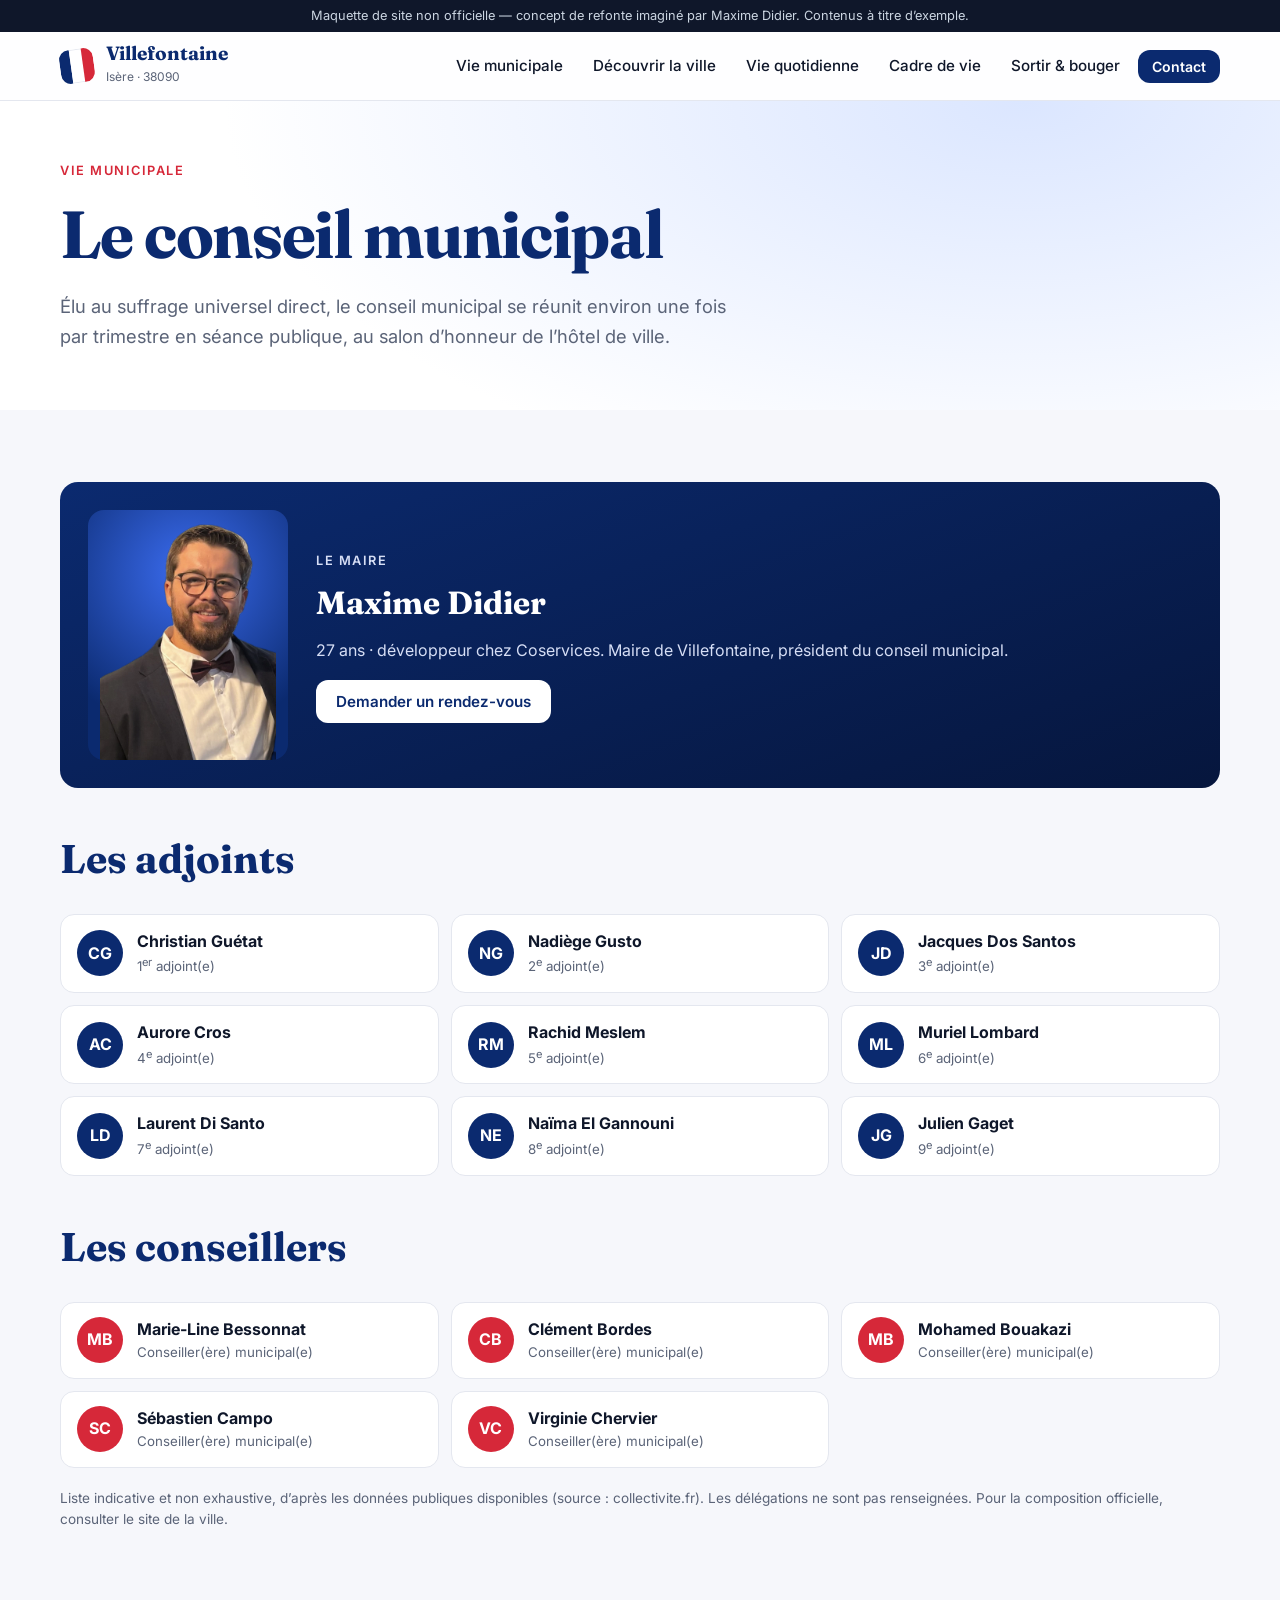
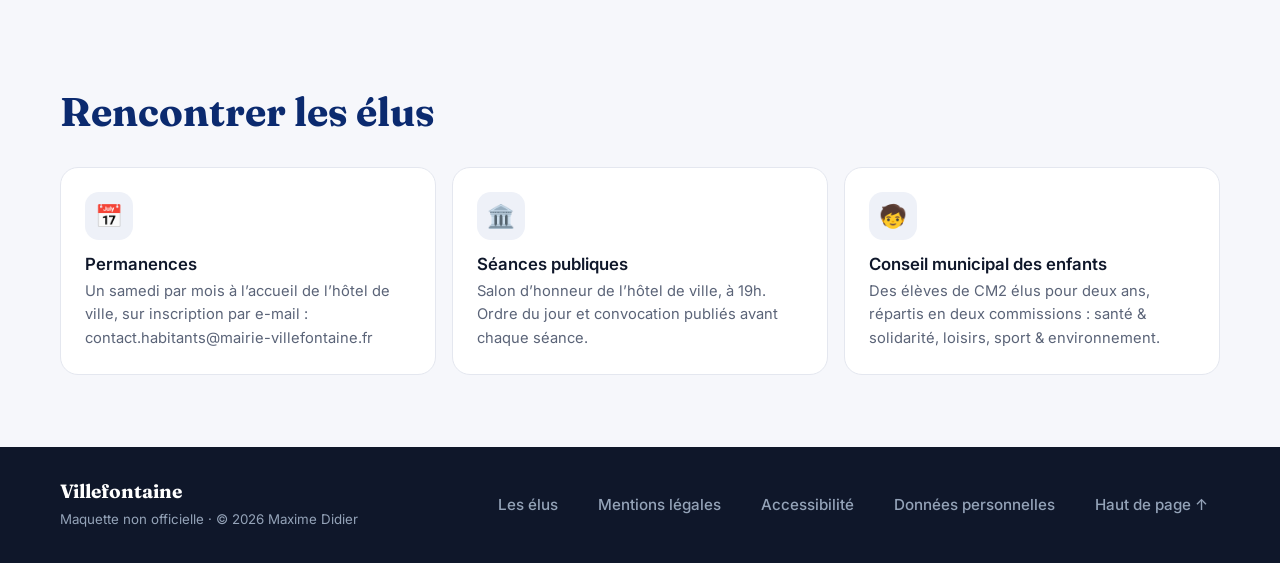
==== elus.html @ 106ca35a "Structure et coordonnées de villefontaine.fr, page des élus, photos détourées Co-Authored-By: Claude" ====
<!doctype html>
<html lang="fr">
<head>
<meta charset="utf-8">
<meta name="viewport" content="width=device-width, initial-scale=1">
<title>Les élus – Villefontaine</title>
<meta name="description" content="Villefontaine (38090) : démarches, actualités, agenda et mot du maire Maxime Didier.">
<link rel="preconnect" href="https://fonts.googleapis.com">
<link rel="preconnect" href="https://fonts.gstatic.com" crossorigin>
<link href="https://fonts.googleapis.com/css2?family=Fraunces:opsz,wght@9..144,500;9..144,700&family=Inter:wght@400;500;600;700&display=swap" rel="stylesheet">
<link rel="stylesheet" href="style.css">
</head>
<body>

<div class="notice" role="note">Maquette de site non officielle — concept de refonte imaginé par Maxime Didier. Contenus à titre d’exemple.</div>

<header class="site-header">
  <div class="wrap bar">
    <a class="brand" href="index.html" aria-label="Villefontaine, accueil">
      <span class="logo" aria-hidden="true"><i></i><i></i><i></i></span>
      <span><strong>Villefontaine</strong><small>Isère · 38090</small></span>
    </a>
    <button class="burger" aria-label="Menu" aria-expanded="false" aria-controls="nav"><span></span><span></span><span></span></button>
    <nav id="nav" aria-label="Navigation principale">
      <a href="index.html#vie-municipale">Vie municipale</a>
      <a href="index.html#decouvrir">Découvrir la ville</a>
      <a href="index.html#demarches">Vie quotidienne</a>
      <a href="index.html#cadre">Cadre de vie</a>
      <a href="index.html#sortir">Sortir &amp; bouger</a>
      <a class="btn small" href="index.html#contact">Contact</a>
    </nav>
  </div>
</header>

<main id="top">
<section class="page-hero"><div class="wrap"><p class="eyebrow">Vie municipale</p><h1>Le conseil municipal</h1><p class="lead">Élu au suffrage universel direct, le conseil municipal se réunit environ une fois par trimestre en séance publique, au salon d’honneur de l’hôtel de ville.</p></div></section>
<section class="wrap">
  <div class="mayor-card reveal"><img src="assets/maire-portrait.webp" alt="Maxime Didier" width="900" height="1272"><div><p class="eyebrow">Le maire</p><h2>Maxime Didier</h2><p>27 ans · développeur chez Coservices. Maire de Villefontaine, président du conseil municipal.</p><a class="btn" href="index.html#contact">Demander un rendez-vous</a></div></div>
  <div class="section-head reveal"><h2>Les adjoints</h2></div>
  <ul class="elus"><li class="elu reveal"><span class="av">CG</span><div><b>Christian Guétat</b><small>1<sup>er</sup> adjoint(e)</small></div></li><li class="elu reveal"><span class="av">NG</span><div><b>Nadiège Gusto</b><small>2<sup>e</sup> adjoint(e)</small></div></li><li class="elu reveal"><span class="av">JD</span><div><b>Jacques Dos Santos</b><small>3<sup>e</sup> adjoint(e)</small></div></li><li class="elu reveal"><span class="av">AC</span><div><b>Aurore Cros</b><small>4<sup>e</sup> adjoint(e)</small></div></li><li class="elu reveal"><span class="av">RM</span><div><b>Rachid Meslem</b><small>5<sup>e</sup> adjoint(e)</small></div></li><li class="elu reveal"><span class="av">ML</span><div><b>Muriel Lombard</b><small>6<sup>e</sup> adjoint(e)</small></div></li><li class="elu reveal"><span class="av">LD</span><div><b>Laurent Di Santo</b><small>7<sup>e</sup> adjoint(e)</small></div></li><li class="elu reveal"><span class="av">NE</span><div><b>Naïma El Gannouni</b><small>8<sup>e</sup> adjoint(e)</small></div></li><li class="elu reveal"><span class="av">JG</span><div><b>Julien Gaget</b><small>9<sup>e</sup> adjoint(e)</small></div></li></ul>
  <div class="section-head reveal" style="margin-top:48px"><h2>Les conseillers</h2></div>
  <ul class="elus"><li class="elu reveal"><span class="av alt">MB</span><div><b>Marie-Line Bessonnat</b><small>Conseiller(ère) municipal(e)</small></div></li><li class="elu reveal"><span class="av alt">CB</span><div><b>Clément Bordes</b><small>Conseiller(ère) municipal(e)</small></div></li><li class="elu reveal"><span class="av alt">MB</span><div><b>Mohamed Bouakazi</b><small>Conseiller(ère) municipal(e)</small></div></li><li class="elu reveal"><span class="av alt">SC</span><div><b>Sébastien Campo</b><small>Conseiller(ère) municipal(e)</small></div></li><li class="elu reveal"><span class="av alt">VC</span><div><b>Virginie Chervier</b><small>Conseiller(ère) municipal(e)</small></div></li></ul>
  <p class="muted">Liste indicative et non exhaustive, d’après les données publiques disponibles (source : collectivite.fr). Les délégations ne sont pas renseignées. Pour la composition officielle, consulter le site de la ville.</p>
</section>
<section class="wrap">
  <div class="section-head reveal"><h2>Rencontrer les élus</h2></div>
  <div class="cards three">
    <div class="card reveal"><span class="ico">📅</span><h3>Permanences</h3><p>Un samedi par mois à l’accueil de l’hôtel de ville, sur inscription par e-mail : contact.habitants@mairie-villefontaine.fr</p></div>
    <div class="card reveal"><span class="ico">🏛️</span><h3>Séances publiques</h3><p>Salon d’honneur de l’hôtel de ville, à 19h. Ordre du jour et convocation publiés avant chaque séance.</p></div>
    <div class="card reveal"><span class="ico">🧒</span><h3>Conseil municipal des enfants</h3><p>Des élèves de CM2 élus pour deux ans, répartis en deux commissions : santé &amp; solidarité, loisirs, sport &amp; environnement.</p></div>
  </div>
</section>
</main>
<footer>
  <div class="wrap foot">
    <div><strong>Villefontaine</strong><br><small>Maquette non officielle · © 2026 Maxime Didier</small></div>
    <nav aria-label="Pied de page"><a href="elus.html">Les élus</a><a href="index.html#">Mentions légales</a><a href="index.html#">Accessibilité</a><a href="index.html#">Données personnelles</a><a href="#top">Haut de page ↑</a></nav>
  </div>
</footer>

<script src="script.js"></script>
</body>
</html>
---- style.css ----
:root{--blue:#0b2a6f;--blue2:#1d4ed8;--red:#d62839;--ink:#0f172a;--mute:#5b6478;--bg:#f6f7fb;--card:#fff;--line:#e4e7ef;--r:18px}
*{box-sizing:border-box}html{scroll-behavior:smooth;scroll-padding-top:80px}
body{margin:0;font:400 16px/1.6 Inter,system-ui,sans-serif;color:var(--ink);background:var(--bg)}
img{max-width:100%;height:auto;display:block}a{color:inherit;text-decoration:none}
h1,h2,h3{font-family:Fraunces,Georgia,serif;line-height:1.15;margin:0 0 .5em}
.wrap{width:min(1160px,100% - 32px);margin-inline:auto}
.sr{position:absolute;left:-9999px}
.notice{background:var(--ink);color:#cbd5e1;text-align:center;font-size:.8rem;padding:6px 16px}
.site-header{position:sticky;top:0;z-index:20;background:rgba(255,255,255,.85);backdrop-filter:blur(14px);border-bottom:1px solid var(--line)}
.bar{display:flex;align-items:center;justify-content:space-between;height:68px}
.brand{display:flex;gap:12px;align-items:center}.brand strong{display:block;font:700 1.2rem Fraunces,serif;color:var(--blue);line-height:1}
.brand small{color:var(--mute);font-size:.75rem}
.logo{display:flex;width:34px;height:34px;border-radius:10px;overflow:hidden;transform:rotate(-8deg)}.logo i{flex:1}.logo i:nth-child(1){background:var(--blue)}.logo i:nth-child(2){background:#fff;border-block:1px solid var(--line)}.logo i:nth-child(3){background:var(--red)}
nav{display:flex;align-items:center;gap:6px}nav a:not(.btn){padding:8px 12px;border-radius:10px;font-weight:500;font-size:.95rem}nav a:not(.btn):hover{background:#eef1f8}
.btn{display:inline-block;border:0;cursor:pointer;background:var(--blue);color:#fff;font:600 .95rem Inter;padding:12px 20px;border-radius:12px;transition:.2s}
.btn:hover{background:var(--blue2);transform:translateY(-1px)}.btn.small{padding:8px 14px;font-size:.88rem}.btn.ghost{background:#eef1f8;color:var(--blue)}.btn.ghost:hover{background:var(--blue);color:#fff}
.burger{display:none;background:none;border:0;padding:8px;cursor:pointer}.burger span{display:block;width:24px;height:2px;background:var(--ink);margin:5px 0}
.hero{position:relative;background:radial-gradient(900px 500px at 85% 0,#dbe6ff,transparent),linear-gradient(#fff,var(--bg));padding:56px 0 72px;overflow:hidden}
.hero-grid{display:grid;grid-template-columns:1.2fr .8fr;gap:48px;align-items:center}
.eyebrow{display:inline-block;font-weight:600;font-size:.8rem;letter-spacing:.12em;text-transform:uppercase;color:var(--red);margin:0 0 14px}.eyebrow.light{color:#ffb4bc}
h1{font-size:clamp(2.4rem,5.2vw,4.2rem);color:var(--blue);letter-spacing:-.02em}h1 em{color:var(--red);font-style:italic}
.lead{font-size:1.15rem;color:var(--mute);max-width:56ch}
.search{display:flex;gap:8px;background:#fff;padding:8px;border-radius:16px;box-shadow:0 12px 40px -12px rgba(11,42,111,.25);margin:28px 0 16px;max-width:600px}
.search input{flex:1;border:0;outline:0;font:inherit;padding:0 12px;min-width:0;background:none}
.chips{display:flex;flex-wrap:wrap;gap:8px;font-size:.88rem;color:var(--mute);align-items:center}.chips a{background:#fff;border:1px solid var(--line);padding:4px 12px;border-radius:99px}.chips a:hover{border-color:var(--blue);color:var(--blue)}
.hero-photo{margin:0;position:relative;justify-self:end;width:min(380px,100%)}
.hero-photo::before{content:"";position:absolute;inset:18px -18px -18px 18px;border-radius:28px;background:linear-gradient(135deg,var(--blue),var(--blue2));z-index:0}
.hero-photo img{position:relative;border-radius:28px;aspect-ratio:4/5;object-fit:cover;object-position:50% 20%;box-shadow:0 30px 60px -20px rgba(0,0,0,.35)}
.hero-photo figcaption{position:absolute;z-index:1;left:-16px;bottom:24px;background:#fff;border-radius:14px;padding:10px 16px;box-shadow:0 10px 30px rgba(0,0,0,.18);font-size:.85rem;color:var(--mute)}.hero-photo figcaption strong{display:block;color:var(--blue);font:700 1.05rem Fraunces,serif}
.flag{position:absolute;left:0;right:0;bottom:0;height:6px;display:flex}.flag i{flex:1}.flag i:nth-child(1){background:var(--blue)}.flag i:nth-child(2){background:#fff}.flag i:nth-child(3){background:var(--red)}
section{padding:72px 0}.hero{padding:56px 0 72px}.quick{padding-top:56px}
.section-head{margin-bottom:32px}.section-head h2{font-size:clamp(1.8rem,3.5vw,2.5rem);color:var(--blue);margin:0}.section-head p{color:var(--mute);margin:.3em 0 0}
.cards{display:grid;grid-template-columns:repeat(4,1fr);gap:16px}
.card{background:var(--card);border:1px solid var(--line);border-radius:var(--r);padding:24px;transition:.25s}.card:hover{transform:translateY(-4px);box-shadow:0 18px 40px -18px rgba(11,42,111,.35);border-color:#c7d2f0}
.card .ico{display:grid;place-items:center;width:48px;height:48px;border-radius:14px;background:#eef1f8;font-size:1.4rem;margin-bottom:14px}.card h3{font:600 1.05rem Inter;margin:0 0 6px}.card p{margin:0;color:var(--mute);font-size:.92rem}
.maire{background:linear-gradient(160deg,var(--blue),#06163d);color:#fff}
.maire-grid{display:grid;grid-template-columns:.8fr 1.2fr;gap:56px;align-items:center}
.maire-photo{margin:0}.maire-photo img{border-radius:var(--r);aspect-ratio:4/5;object-fit:cover;object-position:50% 30%;box-shadow:0 30px 60px -20px #000}
.maire h2{font-size:clamp(1.7rem,3.2vw,2.6rem)}.maire p{color:#d6def5;max-width:60ch}.maire strong{color:#fff}
.sign{font:italic 500 1.8rem Fraunces,serif;color:#fff!important;margin:20px 0}
.values{list-style:none;padding:0;margin:24px 0 0;display:grid;gap:10px}.values li{background:rgba(255,255,255,.08);border:1px solid rgba(255,255,255,.14);border-radius:12px;padding:12px 16px;color:#d6def5}.values b{color:#fff}
.news{display:grid;grid-template-columns:1.4fr 1fr 1fr;grid-template-rows:auto auto;gap:16px}
.news-big{grid-row:span 2;background:linear-gradient(150deg,var(--red),#8f1424);color:#fff;border-radius:var(--r);padding:36px;display:flex;flex-direction:column;justify-content:flex-end;min-height:340px}.news-big h3{font-size:2rem}.news-big p{color:#ffe1e4}
.news-item{background:#fff;border:1px solid var(--line);border-radius:var(--r);padding:24px}.news-item h3{font:600 1.1rem Inter}.news-item p{color:var(--mute);font-size:.93rem}
.tag{display:inline-block;align-self:flex-start;background:rgba(255,255,255,.2);padding:3px 12px;border-radius:99px;font-size:.75rem;font-weight:600;margin-bottom:14px}.news-item .tag{color:#fff}.tag.blue{background:var(--blue2)}.tag.red{background:var(--red)}.tag.green{background:#15803d}
.more{font-weight:600;font-size:.9rem;margin-top:auto}.news-item .more{color:var(--blue)}
.projets{background:#fff}.grid4{display:grid;grid-template-columns:repeat(4,1fr);gap:16px}
.proj{padding:28px;border-radius:var(--r);background:var(--bg);border:1px solid var(--line)}.proj span{font:700 2.4rem Fraunces,serif;color:var(--red);opacity:.9}.proj h3{font-size:1.2rem;color:var(--blue)}.proj p{color:var(--mute);font-size:.93rem;margin:0}
.agenda{list-style:none;margin:0;padding:0;display:grid;gap:12px}
.agenda li{display:flex;align-items:center;gap:20px;background:#fff;border:1px solid var(--line);border-radius:var(--r);padding:16px 20px;transition:.2s}.agenda li:hover{border-color:#c7d2f0;box-shadow:0 10px 30px -16px rgba(11,42,111,.4)}
.agenda time{flex:none;width:64px;text-align:center;background:var(--blue);color:#fff;border-radius:14px;padding:8px 0;font-size:.72rem;font-weight:600;letter-spacing:.08em}.agenda time b{display:block;font:700 1.6rem Fraunces,serif;line-height:1}
.agenda div{flex:1}.agenda h3{font:600 1.05rem Inter;margin:0}.agenda p{margin:0;color:var(--mute);font-size:.9rem}
.contact{background:#eaeef8}.contact-grid{display:grid;grid-template-columns:1fr 1fr;gap:48px}
.contact h2{font-size:2.2rem;color:var(--blue)}dt{font-weight:600;margin-top:16px;color:var(--blue)}dd{margin:0;color:var(--mute)}
.form{background:#fff;border-radius:var(--r);padding:28px;display:grid;gap:14px;box-shadow:0 20px 50px -30px rgba(11,42,111,.5)}
.form label{display:grid;gap:6px;font-weight:500;font-size:.9rem}.form input,.form textarea{font:inherit;padding:12px;border:1px solid var(--line);border-radius:12px;background:var(--bg)}.form input:focus,.form textarea:focus{outline:2px solid var(--blue2);background:#fff}.ok{color:#15803d;margin:0;font-weight:500}
footer{background:var(--ink);color:#94a3b8;padding:32px 0}footer strong{color:#fff;font:700 1.2rem Fraunces,serif}.foot{display:flex;justify-content:space-between;gap:20px;flex-wrap:wrap}.foot nav{gap:16px;flex-wrap:wrap}.foot a:hover{color:#fff}
.reveal{opacity:0;transform:translateY(18px);transition:opacity .6s,transform .6s}.reveal.in{opacity:1;transform:none}
@media (prefers-reduced-motion:reduce){.reveal{opacity:1;transform:none;transition:none}html{scroll-behavior:auto}}
@media (max-width:980px){.cards,.grid4{grid-template-columns:repeat(2,1fr)}.news{grid-template-columns:1fr 1fr}.news-big{grid-column:span 2;grid-row:auto;min-height:260px}}
@media (max-width:760px){
 .burger{display:block}
 nav{position:absolute;top:68px;left:0;right:0;background:#fff;flex-direction:column;align-items:stretch;padding:12px 16px 20px;border-bottom:1px solid var(--line);display:none}nav.open{display:flex}nav .btn{text-align:center}
 .hero-grid,.maire-grid,.contact-grid{grid-template-columns:1fr;gap:36px}.hero-photo{justify-self:center;order:-1;width:min(300px,86%)}
 .search{flex-direction:column}.cards,.grid4,.news{grid-template-columns:1fr}.news-big{grid-column:auto}
 .agenda li{flex-wrap:wrap}.agenda .btn{width:100%;text-align:center}section{padding:52px 0}
}
.rubriques{background:#fff}.rub-grid{display:grid;grid-template-columns:repeat(3,1fr);gap:16px}
.rub{background:var(--bg);border:1px solid var(--line);border-radius:var(--r);padding:24px}.rub h3{font:700 1.1rem Fraunces,serif;color:var(--blue)}.rub ul{margin:0;padding:0;list-style:none;display:grid;gap:6px;color:var(--mute);font-size:.94rem}.rub li::before{content:"→ ";color:var(--red)}.rub a{color:var(--blue);font-weight:600}
.page-hero{background:radial-gradient(800px 400px at 80% 0,#dbe6ff,transparent),#fff;padding:56px 0 40px}.page-hero h1{margin-bottom:.3em}
.mayor-card{display:grid;grid-template-columns:200px 1fr;gap:28px;align-items:center;background:linear-gradient(160deg,var(--blue),#06163d);color:#fff;border-radius:var(--r);padding:28px;margin-bottom:48px}.mayor-card img{border-radius:16px;aspect-ratio:4/5;object-fit:cover;object-position:50% 20%}.mayor-card h2{font-size:2rem;margin:0 0 .3em}.mayor-card p{color:#d6def5}.mayor-card .btn{background:#fff;color:var(--blue)}
.elus{list-style:none;margin:0;padding:0;display:grid;grid-template-columns:repeat(3,1fr);gap:12px}.elu{display:flex;gap:14px;align-items:center;background:#fff;border:1px solid var(--line);border-radius:14px;padding:14px 16px}.elu small{display:block;color:var(--mute)}
.av{flex:none;width:46px;height:46px;border-radius:50%;display:grid;place-items:center;background:var(--blue);color:#fff;font-weight:700}.av.alt{background:var(--red)}
.muted{color:var(--mute);font-size:.85rem;margin-top:20px}.cards.three{grid-template-columns:repeat(3,1fr)}
@media (max-width:980px){.rub-grid,.elus,.cards.three{grid-template-columns:repeat(2,1fr)}}
@media (max-width:760px){.rub-grid,.elus,.cards.three{grid-template-columns:1fr}.mayor-card{grid-template-columns:1fr}.mayor-card img{width:160px}}
/* photos détourées */
.hero-photo::before{inset:0;border-radius:32px;background:radial-gradient(circle at 50% 30%,#3b6cf0,var(--blue) 70%)}
.hero-photo{aspect-ratio:4/5;margin-top:24px}
.hero-photo img{position:absolute;inset:auto 0 0 0;width:100%;height:auto;aspect-ratio:auto;object-fit:contain;border-radius:0 0 32px 32px;box-shadow:none;top:-24px;bottom:auto;transform:none;z-index:1}
.hero-photo{border-radius:32px}
.hero-photo figcaption{z-index:2}
.maire-photo{background:radial-gradient(circle at 50% 25%,#3b6cf0,#0b2a6f 75%);border-radius:var(--r);overflow:hidden;align-self:stretch;display:flex;align-items:flex-end}
.maire-photo img{border-radius:0;aspect-ratio:auto;box-shadow:none;object-fit:contain}
.mayor-card img{background:radial-gradient(circle at 50% 25%,#3b6cf0,#0b2a6f 75%);object-fit:contain;object-position:50% 100%}
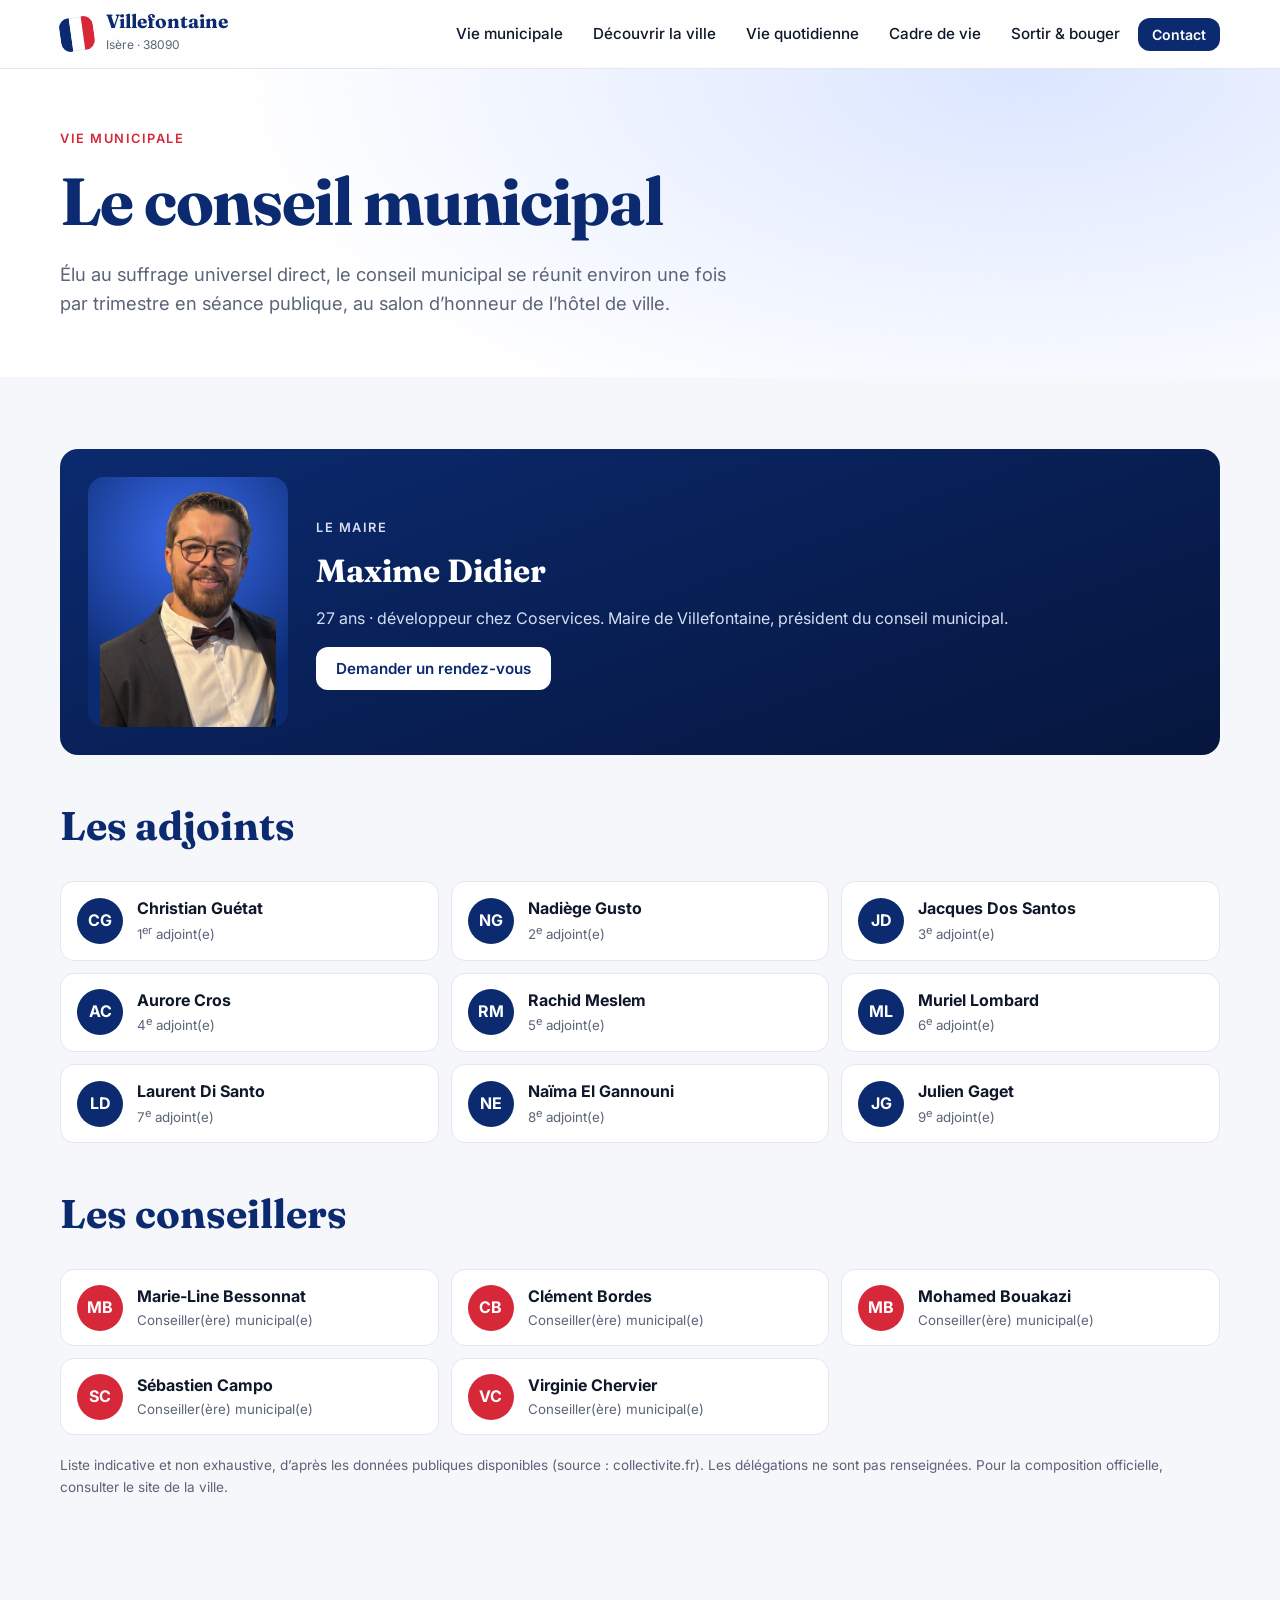
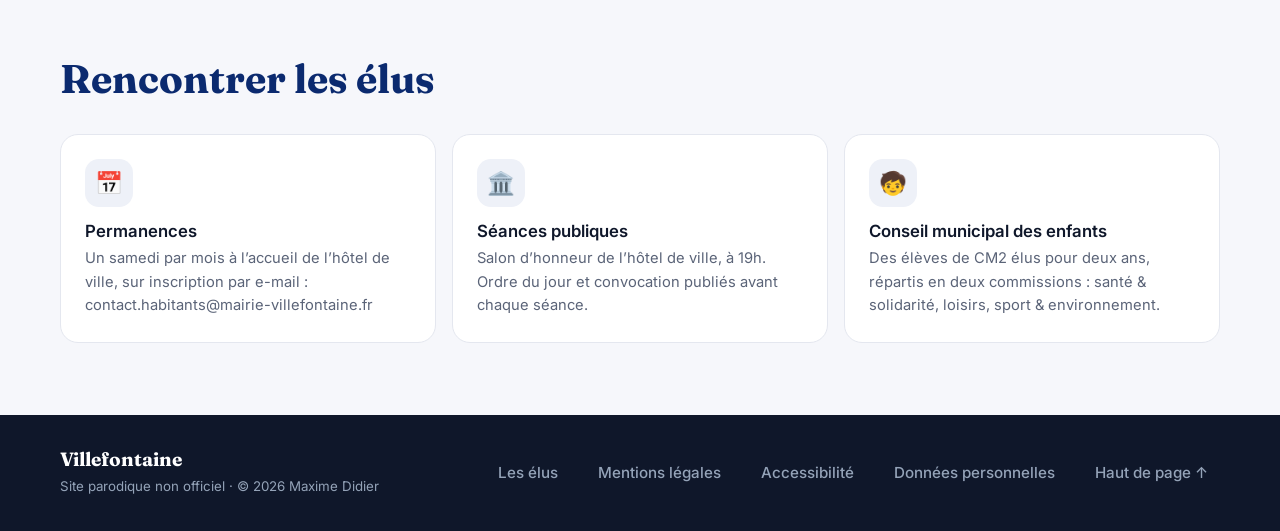
==== commit 53f723de: "Retire le bandeau, mention en meta et pied de page Co-Authored-By: Claude Sonnet 5.5 <noreply@anthro" ====
--- a/elus.html
+++ b/elus.html
@@ -4,15 +4,15 @@
 <meta charset="utf-8">
 <meta name="viewport" content="width=device-width, initial-scale=1">
 <title>Les élus – Villefontaine</title>
-<meta name="description" content="Villefontaine (38090) : démarches, actualités, agenda et mot du maire Maxime Didier.">
+<meta name="description" content="Site parodique et non officiel, imaginé par Maxime Didier : concept de refonte du site de la mairie de Villefontaine (38090). Ne représente pas la commune.">
+<meta name="robots" content="noindex, nofollow">
+<meta name="author" content="Maxime Didier">
 <link rel="preconnect" href="https://fonts.googleapis.com">
 <link rel="preconnect" href="https://fonts.gstatic.com" crossorigin>
 <link href="https://fonts.googleapis.com/css2?family=Fraunces:opsz,wght@9..144,500;9..144,700&family=Inter:wght@400;500;600;700&display=swap" rel="stylesheet">
 <link rel="stylesheet" href="style.css">
 </head>
 <body>
-
-<div class="notice" role="note">Maquette de site non officielle — concept de refonte imaginé par Maxime Didier. Contenus à titre d’exemple.</div>
 
 <header class="site-header">
   <div class="wrap bar">
@@ -53,7 +53,7 @@
 </main>
 <footer>
   <div class="wrap foot">
-    <div><strong>Villefontaine</strong><br><small>Maquette non officielle · © 2026 Maxime Didier</small></div>
+    <div><strong>Villefontaine</strong><br><small>Site parodique non officiel · © 2026 Maxime Didier</small></div>
     <nav aria-label="Pied de page"><a href="elus.html">Les élus</a><a href="index.html#">Mentions légales</a><a href="index.html#">Accessibilité</a><a href="index.html#">Données personnelles</a><a href="#top">Haut de page ↑</a></nav>
   </div>
 </footer>
